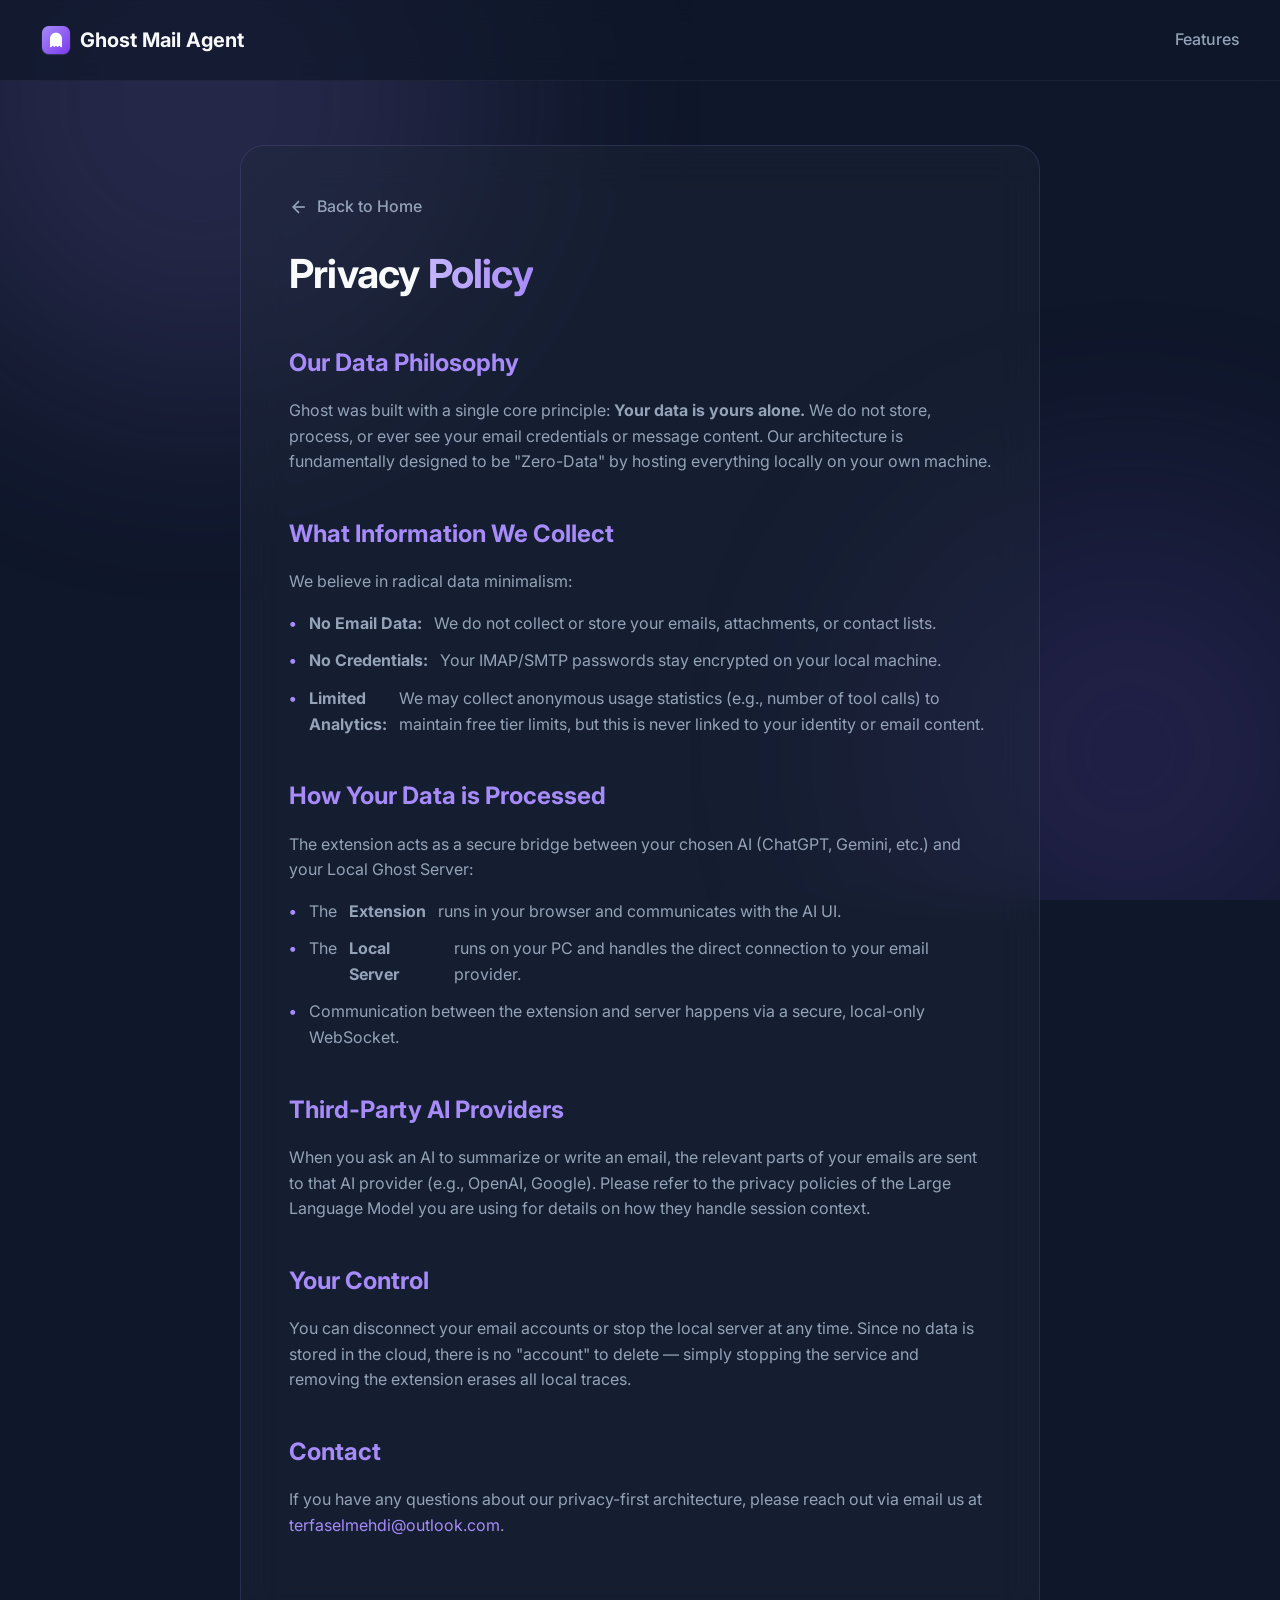
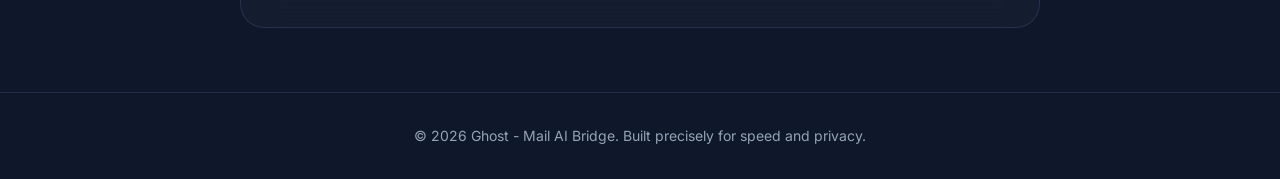
==== privacy.html @ e4efdcd4 "Add Privacy Policy page and link from footer" ====
<!DOCTYPE html>
<html lang="en">

<head>
    <meta charset="UTF-8">
    <meta name="viewport" content="width=device-width, initial-scale=1.0">
    <title>Privacy Policy - Ghost Mail AI Bridge</title>
    <meta name="description" content="Privacy Policy for Ghost - The Zero-Data Bridge for Secure AI Email.">
    <link rel="stylesheet" href="styles.css">
    <link href="https://fonts.googleapis.com/css2?family=Inter:wght@400;500;600;700&display=swap" rel="stylesheet">
    <link rel="icon" type="image/png" href="logo.png">
    <style>
        .content-container {
            max-width: 800px;
            margin: 4rem auto;
            padding: 3rem;
            background: var(--bg-card);
            border: 1px solid var(--border-color);
            border-radius: 24px;
            backdrop-filter: blur(20px);
        }

        .policy-section {
            margin-bottom: 2.5rem;
        }

        .policy-section h2 {
            color: var(--accent);
            margin-bottom: 1rem;
            font-size: 1.5rem;
        }

        .policy-section p {
            color: var(--text-muted);
            margin-bottom: 1rem;
        }

        .policy-section ul {
            list-style: none;
            padding-left: 0;
        }

        .policy-section li {
            color: var(--text-muted);
            margin-bottom: 0.75rem;
            display: flex;
            align-items: flex-start;
            gap: 0.75rem;
        }

        .policy-section li::before {
            content: "•";
            color: var(--accent);
            font-weight: bold;
        }

        .back-link {
            display: inline-flex;
            align-items: center;
            gap: 0.5rem;
            color: var(--text-muted);
            text-decoration: none;
            margin-bottom: 2rem;
            font-weight: 500;
            transition: color 0.2s;
        }

        .back-link:hover {
            color: var(--accent);
        }
    </style>
</head>

<body>
    <div class="background-effects">
        <div class="glow-orb orb-1"></div>
        <div class="glow-orb orb-2"></div>
    </div>

    <nav class="navbar">
        <div class="nav-content">
            <div class="logo">
                <a href="index.html"
                    style="text-decoration: none; color: inherit; display: flex; align-items: center; gap: 0.5rem;">
                    <img src="logo.png" alt="Ghost Logo" class="ghost-icon-img" width="32" height="32"
                        style="border-radius: 6px;">
                    Ghost Mail Agent
                </a>
            </div>
            <div class="nav-links">
                <a href="index.html#features">Features</a>
            </div>
        </div>
    </nav>

    <main>
        <div class="content-container">
            <a href="index.html" class="back-link">
                <svg width="20" height="20" viewBox="0 0 24 24" fill="none" stroke="currentColor" stroke-width="2">
                    <line x1="19" y1="12" x2="5" y2="12"></line>
                    <polyline points="12 19 5 12 12 5"></polyline>
                </svg>
                Back to Home
            </a>

            <h1 class="hero-title" style="font-size: 2.5rem; text-align: left; margin-bottom: 3rem;">Privacy <span
                    class="highlight">Policy</span></h1>

            <div class="policy-section">
                <h2>Our Data Philosophy</h2>
                <p>Ghost was built with a single core principle: <strong>Your data is yours alone.</strong> We do not
                    store, process, or ever see your email credentials or message content. Our architecture is
                    fundamentally designed to be "Zero-Data" by hosting everything locally on your own machine.</p>
            </div>

            <div class="policy-section">
                <h2>What Information We Collect</h2>
                <p>We believe in radical data minimalism:</p>
                <ul>
                    <li><strong>No Email Data:</strong> We do not collect or store your emails, attachments, or contact
                        lists.</li>
                    <li><strong>No Credentials:</strong> Your IMAP/SMTP passwords stay encrypted on your local machine.
                    </li>
                    <li><strong>Limited Analytics:</strong> We may collect anonymous usage statistics (e.g., number of
                        tool calls) to maintain free tier limits, but this is never linked to your identity or email
                        content.</li>
                </ul>
            </div>

            <div class="policy-section">
                <h2>How Your Data is Processed</h2>
                <p>The extension acts as a secure bridge between your chosen AI (ChatGPT, Gemini, etc.) and your Local
                    Ghost Server:</p>
                <ul>
                    <li>The <strong>Extension</strong> runs in your browser and communicates with the AI UI.</li>
                    <li>The <strong>Local Server</strong> runs on your PC and handles the direct connection to your
                        email provider.</li>
                    <li>Communication between the extension and server happens via a secure, local-only WebSocket.</li>
                </ul>
            </div>

            <div class="policy-section">
                <h2>Third-Party AI Providers</h2>
                <p>When you ask an AI to summarize or write an email, the relevant parts of your emails are sent to that
                    AI provider (e.g., OpenAI, Google). Please refer to the privacy policies of the Large Language Model
                    you are using for details on how they handle session context.</p>
            </div>

            <div class="policy-section">
                <h2>Your Control</h2>
                <p>You can disconnect your email accounts or stop the local server at any time. Since no data is stored
                    in the cloud, there is no "account" to delete — simply stopping the service and removing the
                    extension erases all local traces.</p>
            </div>

            <div class="policy-section">
                <h2>Contact</h2>
                <p>If you have any questions about our privacy-first architecture, please reach out via email
                    us at <a href="mailto:terfaselmehdi@outlook.com"
                        style="color: var(--accent); text-decoration: none;">terfaselmehdi@outlook.com</a>.</p>
            </div>
        </div>
    </main>

    <footer>
        <div class="footer-content">
            <p>&copy; 2026 Ghost - Mail AI Bridge. Built precisely for speed and privacy.</p>
        </div>
    </footer>
</body>

</html>
---- styles.css ----
:root {
    --bg-dark: #0f172a;
    --bg-card: rgba(30, 41, 59, 0.4);
    --text-primary: #f8fafc;
    --text-muted: #94a3b8;
    --accent: #a78bfa;
    --accent-hover: #8b5cf6;
    --border-color: rgba(167, 139, 250, 0.15);
    --border-highlight: rgba(167, 139, 250, 0.4);
}

* {
    box-sizing: border-box;
    margin: 0;
    padding: 0;
}

body {
    font-family: 'Inter', sans-serif;
    background-color: var(--bg-dark);
    color: var(--text-primary);
    line-height: 1.6;
    overflow-x: hidden;
    position: relative;
}

/* Background Glowing Orbs for Glassmorphism depth */
.background-effects {
    position: fixed;
    top: 0;
    left: 0;
    width: 100vw;
    height: 100vh;
    z-index: -1;
    overflow: hidden;
    pointer-events: none;
}

.glow-orb {
    position: absolute;
    border-radius: 50%;
    filter: blur(120px);
    opacity: 0.15;
    animation: float 20s infinite ease-in-out;
}

.orb-1 {
    width: 600px;
    height: 600px;
    background: #a78bfa;
    top: -200px;
    left: -100px;
}

.orb-2 {
    width: 500px;
    height: 500px;
    background: #8b5cf6;
    bottom: -100px;
    right: -100px;
    animation-delay: -10s;
}

@keyframes float {

    0%,
    100% {
        transform: translate(0, 0);
    }

    33% {
        transform: translate(30px, -50px);
    }

    66% {
        transform: translate(-20px, 20px);
    }
}

/* Typography & Layout */
main {
    max-width: 1200px;
    margin: 0 auto;
    padding: 0 2rem;
}

.highlight {
    color: var(--accent);
    background: linear-gradient(90deg, #c4b5fd, #a78bfa);
    -webkit-background-clip: text;
    -webkit-text-fill-color: transparent;
}

/* Navbar */
.navbar {
    padding: 1.5rem 2rem;
    position: sticky;
    top: 0;
    z-index: 100;
    background: rgba(15, 23, 42, 0.7);
    backdrop-filter: blur(12px);
    border-bottom: 1px solid rgba(255, 255, 255, 0.05);
}

.nav-content {
    max-width: 1200px;
    margin: 0 auto;
    display: flex;
    justify-content: space-between;
    align-items: center;
}

.logo {
    font-size: 1.25rem;
    font-weight: 700;
    display: flex;
    align-items: center;
    gap: 0.5rem;
}

.ghost-icon {
    font-size: 1.5rem;
}

.logo-badge {
    background: linear-gradient(135deg, #a78bfa, #8b5cf6);
    color: white;
    font-size: 0.7rem;
    padding: 0.1rem 0.4rem;
    border-radius: 4px;
    text-transform: uppercase;
    font-weight: 800;
    letter-spacing: 0.5px;
    margin-left: 0.25rem;
}

.nav-links a {
    color: var(--text-muted);
    text-decoration: none;
    margin-left: 2rem;
    font-weight: 500;
    transition: color 0.2s;
}

.nav-links a:hover {
    color: var(--text-primary);
}

/* Hero Section */
.hero {
    text-align: center;
    padding: 6rem 0 4rem;
}

.hero-title {
    font-size: 4rem;
    line-height: 1.1;
    font-weight: 700;
    margin-bottom: 1.5rem;
    letter-spacing: -0.02em;
}

.hero-subtitle {
    font-size: 1.25rem;
    color: var(--text-muted);
    max-width: 600px;
    margin: 0 auto 3rem;
}

.hero-actions {
    display: flex;
    justify-content: center;
    gap: 1rem;
    margin-bottom: 2rem;
}

.btn {
    display: inline-flex;
    align-items: center;
    gap: 0.5rem;
    padding: 0.875rem 1.75rem;
    border-radius: 9999px;
    font-weight: 600;
    font-size: 1rem;
    text-decoration: none;
    transition: all 0.2s ease;
    cursor: pointer;
}

.btn-primary {
    background-color: var(--accent);
    color: #fff;
    border: none;
    box-shadow: 0 4px 14px rgba(167, 139, 250, 0.4);
}

.btn-primary:hover {
    background-color: var(--accent-hover);
    transform: translateY(-2px);
    box-shadow: 0 6px 20px rgba(167, 139, 250, 0.6);
}

.btn-secondary {
    background-color: transparent;
    color: var(--text-primary);
    border: 1px solid var(--border-color);
}

.btn-secondary:hover {
    background-color: rgba(255, 255, 255, 0.05);
    border-color: var(--border-highlight);
}

.hero-note {
    font-size: 0.875rem;
    color: var(--text-muted);
}

/* Features Grid */
.features {
    padding: 4rem 0;
}

.features-grid {
    display: grid;
    grid-template-columns: repeat(auto-fit, minmax(250px, 1fr));
    gap: 1.5rem;
}

.feature-card {
    background: var(--bg-card);
    border: 1px solid var(--border-color);
    border-radius: 16px;
    padding: 2rem;
    backdrop-filter: blur(10px);
    transition: transform 0.3s ease, border-color 0.3s ease;
}

.feature-card:hover {
    transform: translateY(-5px);
    border-color: var(--border-highlight);
    background: rgba(30, 41, 59, 0.6);
}

.feature-icon {
    width: 48px;
    height: 48px;
    border-radius: 12px;
    background: rgba(167, 139, 250, 0.1);
    display: flex;
    align-items: center;
    justify-content: center;
    margin-bottom: 1.25rem;
}

.feature-card h3 {
    font-size: 1.25rem;
    margin-bottom: 0.75rem;
    font-weight: 600;
}

.feature-card p {
    color: var(--text-muted);
    font-size: 0.95rem;
}

/* How It Works */
.how-it-works {
    padding: 4rem 0;
    text-align: center;
}

.how-it-works h2 {
    font-size: 2.5rem;
    margin-bottom: 3rem;
}

.steps-container {
    display: flex;
    justify-content: center;
    align-items: flex-start;
    max-width: 900px;
    margin: 0 auto;
    gap: 1rem;
}

.step {
    flex: 1;
    display: flex;
    flex-direction: column;
    align-items: center;
    position: relative;
    z-index: 2;
}

.step-num {
    width: 40px;
    height: 40px;
    border-radius: 50%;
    background: var(--accent);
    color: white;
    display: flex;
    align-items: center;
    justify-content: center;
    font-weight: 700;
    font-size: 1.2rem;
    margin-bottom: 1rem;
    box-shadow: 0 0 15px rgba(167, 139, 250, 0.3);
}

.step-content h4 {
    font-size: 1.1rem;
    margin-bottom: 0.5rem;
}

.step-content p {
    color: var(--text-muted);
    font-size: 0.9rem;
}

.step-connector {
    flex: 0.5;
    height: 2px;
    background: var(--border-color);
    margin-top: 20px;
    border-radius: 2px;
}

/* Security Deep Dive Section */
.security-deep-dive {
    padding: 6rem 0;
    background: linear-gradient(180deg, rgba(15, 23, 42, 0) 0%, rgba(110, 231, 183, 0.05) 100%);
    border-radius: 32px;
    margin: 4rem 0;
}

.security-content {
    max-width: 900px;
    margin: 0 auto;
    text-align: center;
}

.security-content h2 {
    font-size: 2.5rem;
    margin-bottom: 3rem;
    color: #6ee7b7;
}

.security-grid {
    display: grid;
    grid-template-columns: repeat(auto-fit, minmax(250px, 1fr));
    gap: 2rem;
}

.security-item {
    text-align: left;
    padding: 1.5rem;
    background: rgba(15, 23, 42, 0.4);
    border: 1px solid rgba(110, 231, 183, 0.2);
    border-radius: 16px;
}

.security-item h4 {
    color: #6ee7b7;
    margin-bottom: 0.75rem;
    font-size: 1.1rem;
}

.security-item p {
    color: var(--text-muted);
    font-size: 0.9rem;
}

/* Footer */
footer {
    border-top: 1px solid var(--border-color);
    padding: 2rem 0;
    margin-top: 4rem;
    text-align: center;
    color: var(--text-muted);
    font-size: 0.875rem;
}

/* Responsive */
@media (max-width: 768px) {
    .hero-title {
        font-size: 2.5rem;
    }

    .hero-actions {
        flex-direction: column;
    }

    .steps-container {
        flex-direction: column;
        align-items: center;
    }

    .step-connector {
        width: 2px;
        height: 40px;
        margin: 10px 0;
    }
}
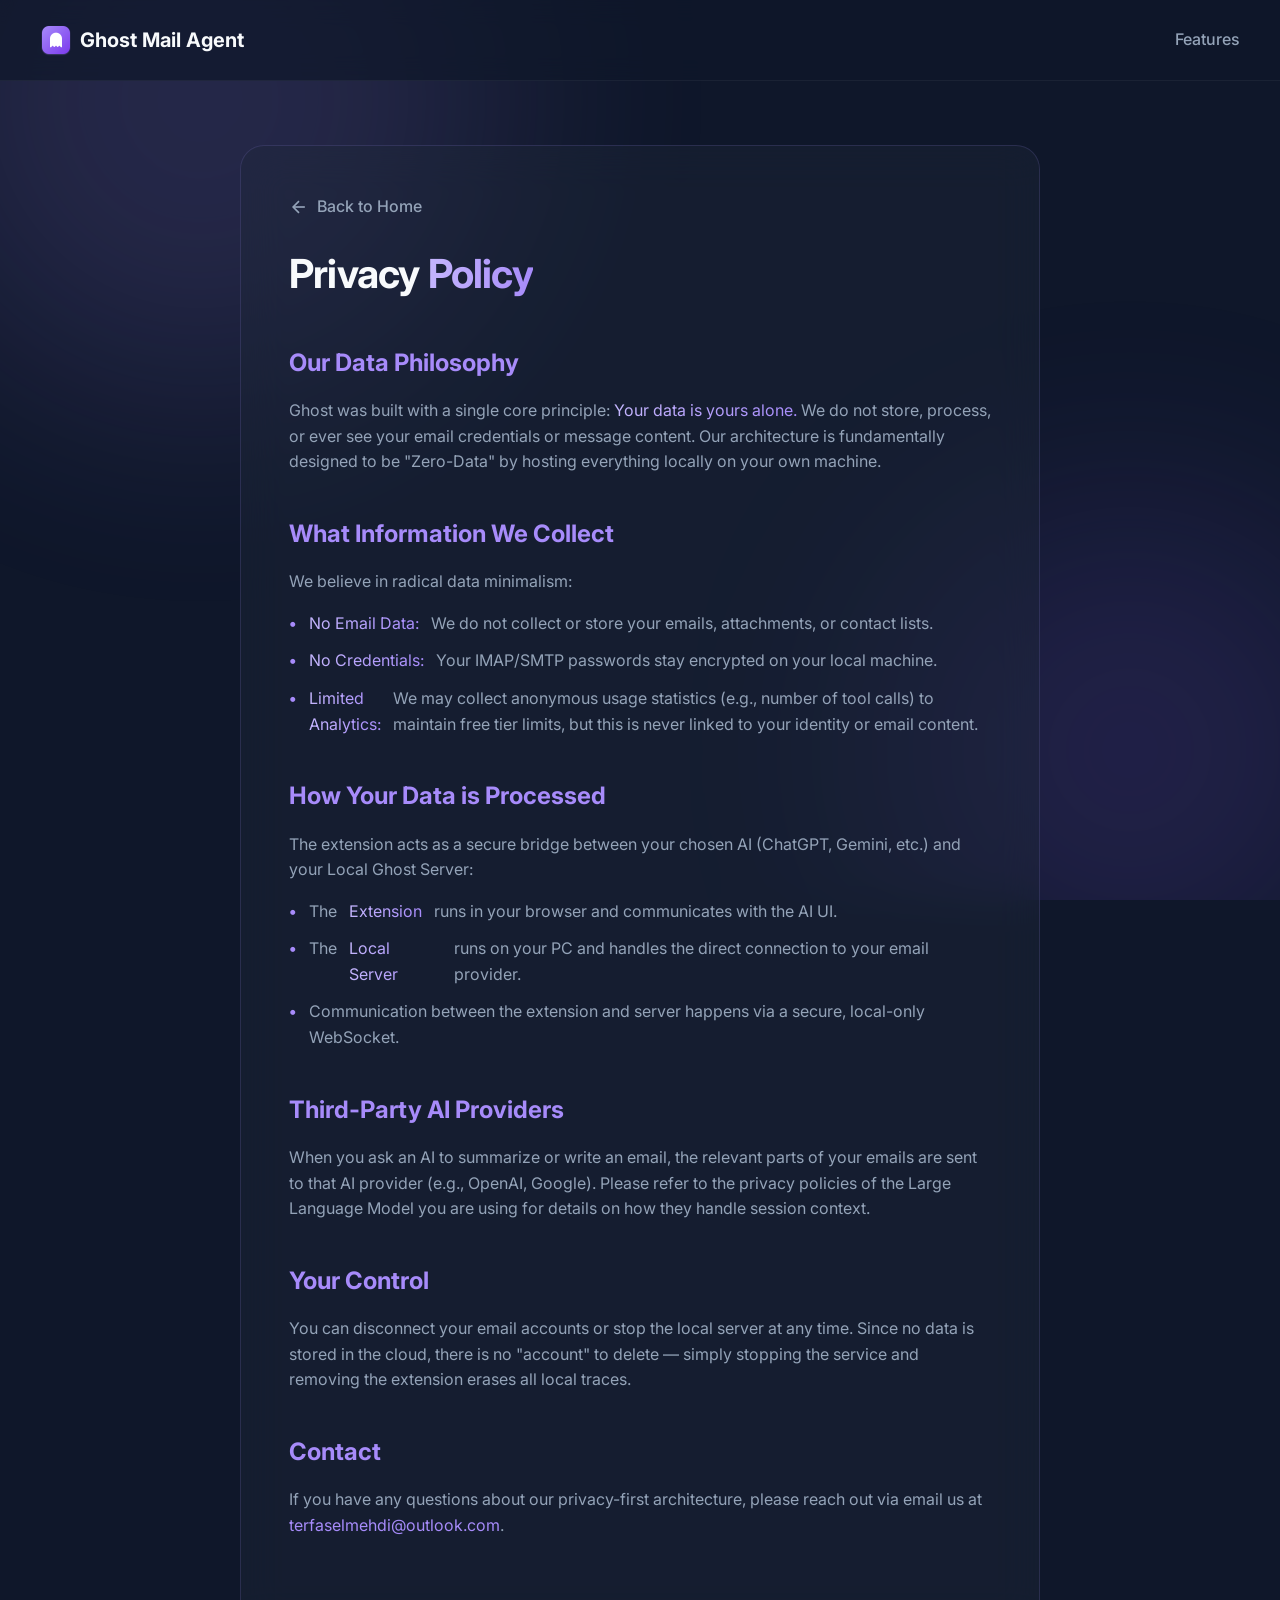
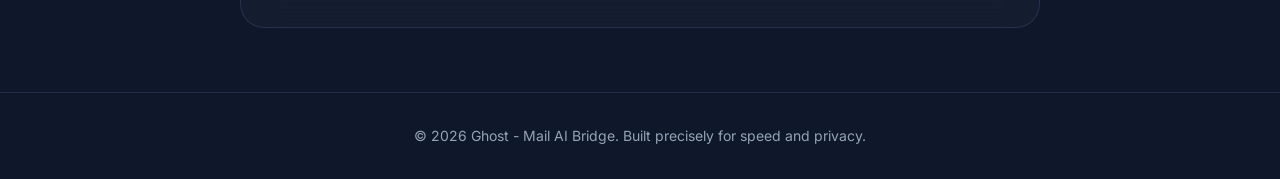
==== commit 3eca710d: "Replace strong tags with highlight spans and fix CSS compatibility" ====
--- a/privacy.html
+++ b/privacy.html
@@ -108,7 +108,8 @@
 
             <div class="policy-section">
                 <h2>Our Data Philosophy</h2>
-                <p>Ghost was built with a single core principle: <strong>Your data is yours alone.</strong> We do not
+                <p>Ghost was built with a single core principle: <span class="highlight">Your data is yours
+                        alone.</span> We do not
                     store, process, or ever see your email credentials or message content. Our architecture is
                     fundamentally designed to be "Zero-Data" by hosting everything locally on your own machine.</p>
             </div>
@@ -117,11 +118,14 @@
                 <h2>What Information We Collect</h2>
                 <p>We believe in radical data minimalism:</p>
                 <ul>
-                    <li><strong>No Email Data:</strong> We do not collect or store your emails, attachments, or contact
+                    <li><span class="highlight">No Email Data:</span> We do not collect or store your emails,
+                        attachments, or contact
                         lists.</li>
-                    <li><strong>No Credentials:</strong> Your IMAP/SMTP passwords stay encrypted on your local machine.
+                    <li><span class="highlight">No Credentials:</span> Your IMAP/SMTP passwords stay encrypted on your
+                        local machine.
                     </li>
-                    <li><strong>Limited Analytics:</strong> We may collect anonymous usage statistics (e.g., number of
+                    <li><span class="highlight">Limited Analytics:</span> We may collect anonymous usage statistics
+                        (e.g., number of
                         tool calls) to maintain free tier limits, but this is never linked to your identity or email
                         content.</li>
                 </ul>
@@ -132,8 +136,10 @@
                 <p>The extension acts as a secure bridge between your chosen AI (ChatGPT, Gemini, etc.) and your Local
                     Ghost Server:</p>
                 <ul>
-                    <li>The <strong>Extension</strong> runs in your browser and communicates with the AI UI.</li>
-                    <li>The <strong>Local Server</strong> runs on your PC and handles the direct connection to your
+                    <li>The <span class="highlight">Extension</span> runs in your browser and communicates with the AI
+                        UI.</li>
+                    <li>The <span class="highlight">Local Server</span> runs on your PC and handles the direct
+                        connection to your
                         email provider.</li>
                     <li>Communication between the extension and server happens via a secure, local-only WebSocket.</li>
                 </ul>
--- a/styles.css
+++ b/styles.css
@@ -88,6 +88,7 @@
     color: var(--accent);
     background: linear-gradient(90deg, #c4b5fd, #a78bfa);
     -webkit-background-clip: text;
+    background-clip: text;
     -webkit-text-fill-color: transparent;
 }
 
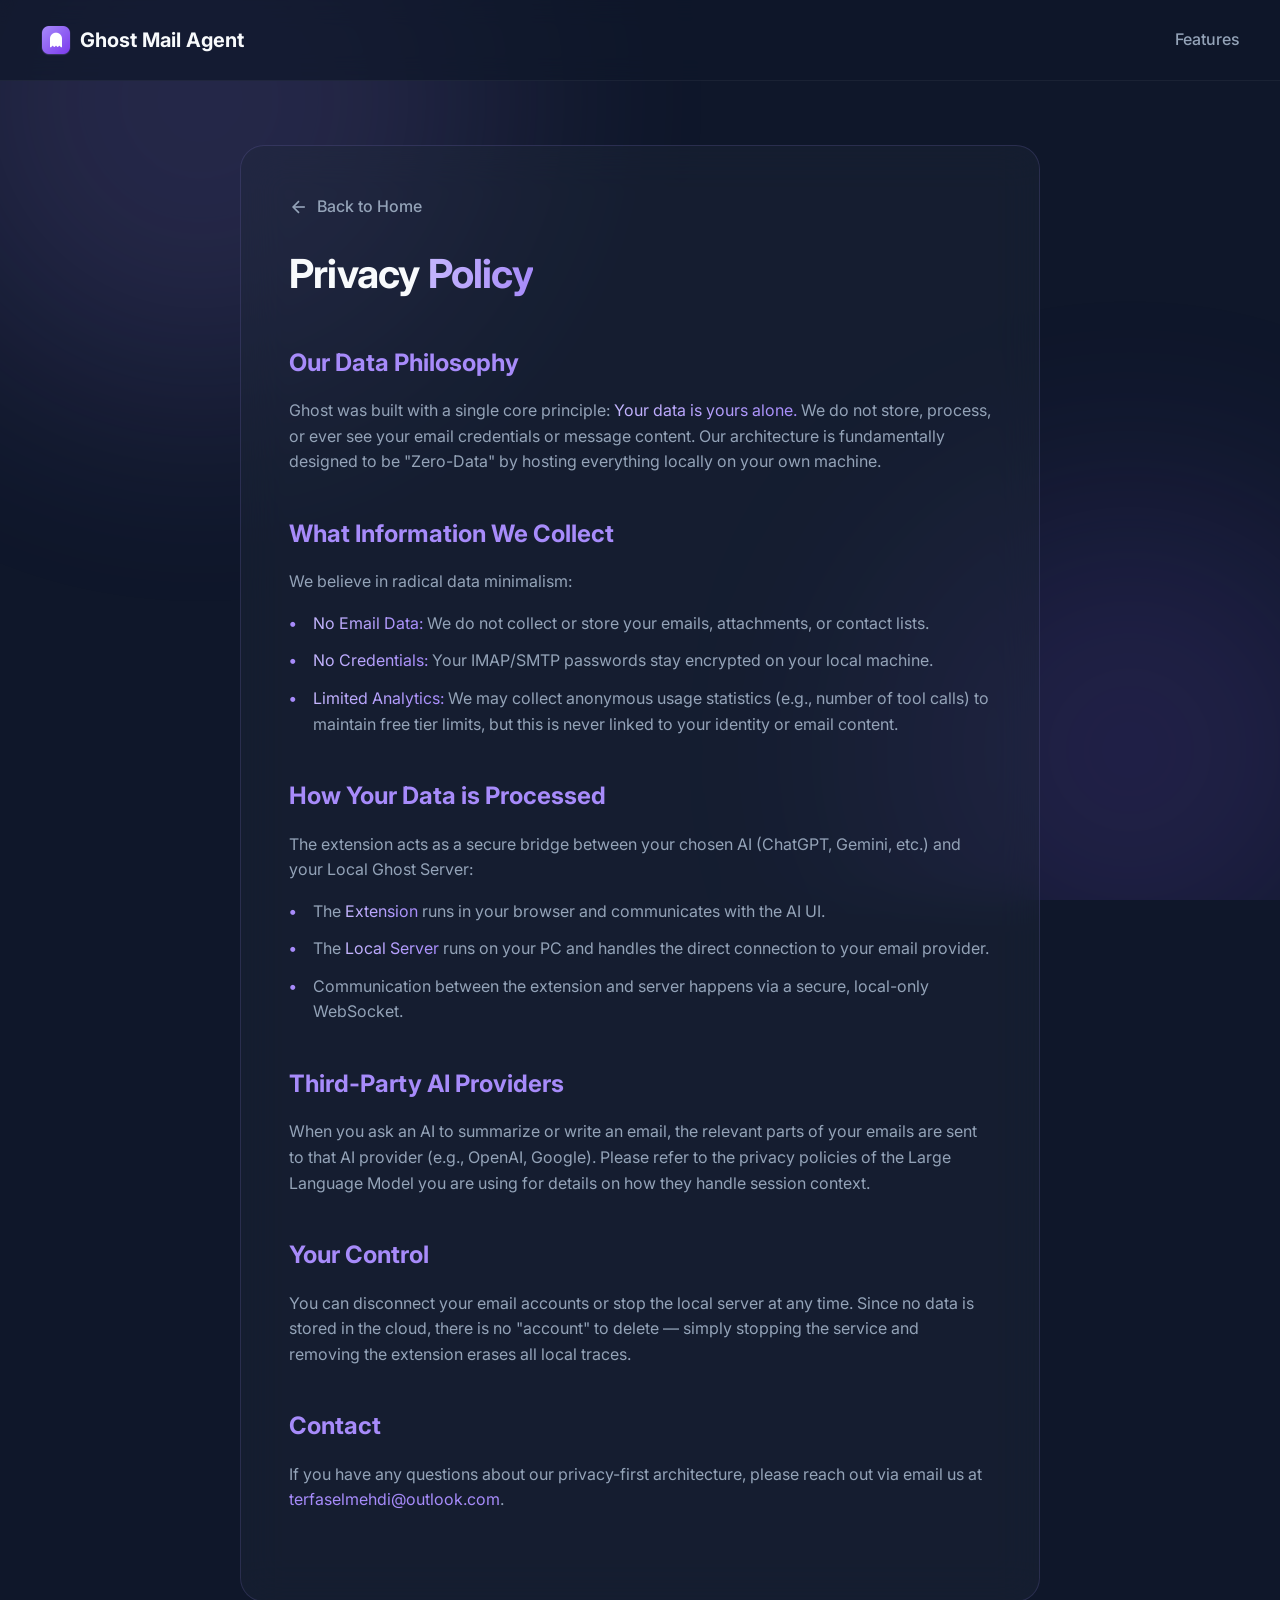
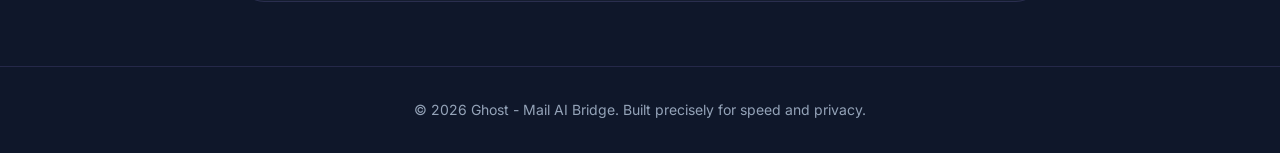
==== commit 5a37dcfc: "Fix privacy page list item layout" ====
--- a/privacy.html
+++ b/privacy.html
@@ -43,15 +43,17 @@
         .policy-section li {
             color: var(--text-muted);
             margin-bottom: 0.75rem;
-            display: flex;
-            align-items: flex-start;
-            gap: 0.75rem;
+            position: relative;
+            padding-left: 1.5rem;
+            line-height: 1.6;
         }
 
         .policy-section li::before {
             content: "•";
             color: var(--accent);
             font-weight: bold;
+            position: absolute;
+            left: 0;
         }
 
         .back-link {
